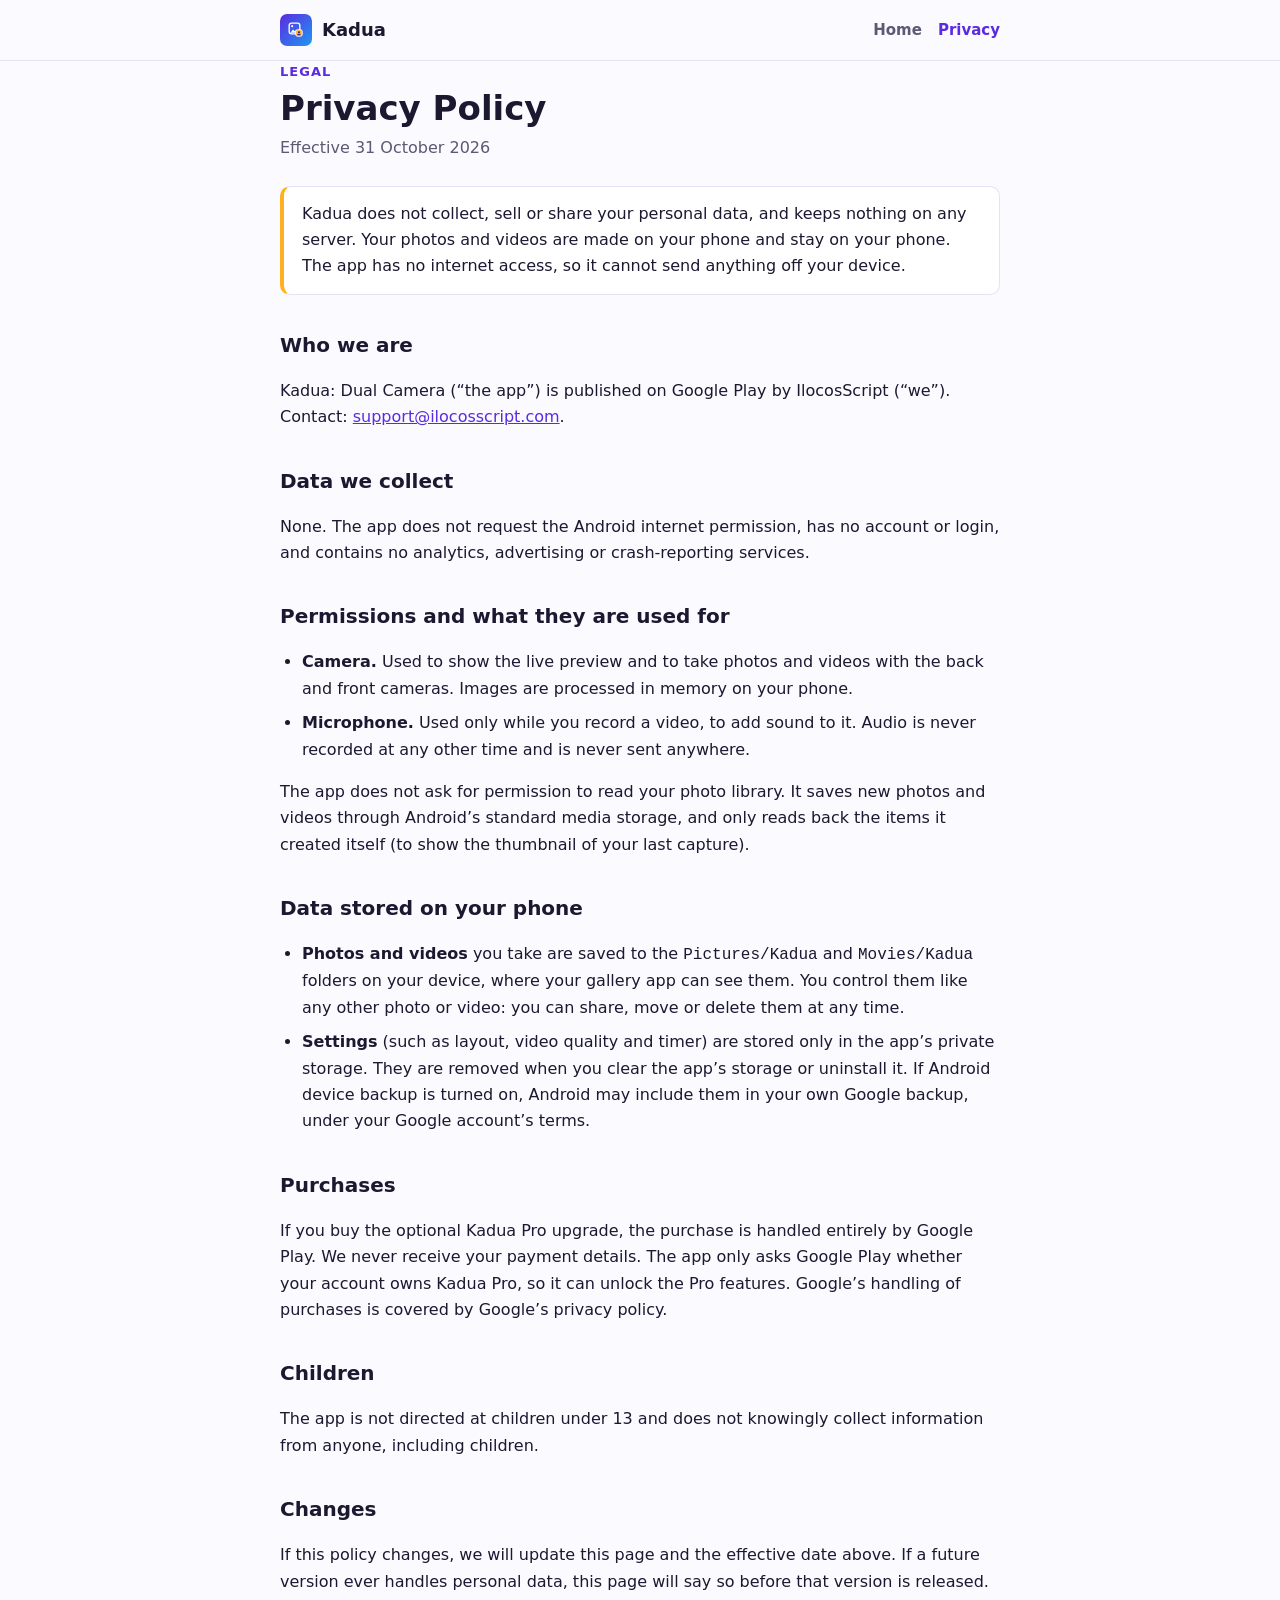
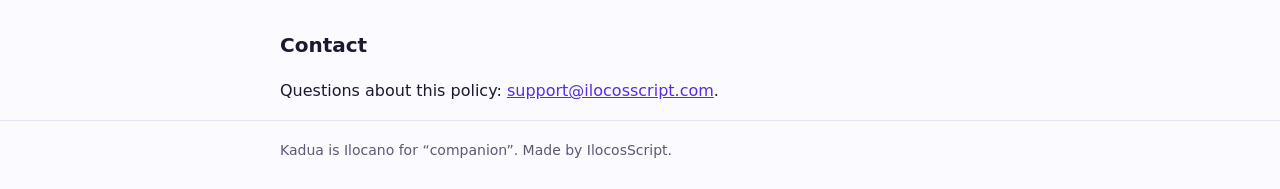
==== privacy/index.html @ 92874dff "Add Kadua landing page and privacy policy Co-Authored-By: Claude Opus 5.5 <noreply@anthropic.com>" ====
<!doctype html>
<html lang="en">
<head>
<meta charset="utf-8">
<meta name="viewport" content="width=device-width, initial-scale=1">
<title>Privacy Policy · Kadua</title>
<meta name="description" content="Privacy policy for Kadua: Dual Camera, the Android app that records with the front and back cameras at once.">
<link rel="icon" href="../assets/logo.svg" type="image/svg+xml">
<link rel="stylesheet" href="../assets/style.css">
</head>
<body>
<header><div class="wrap">
  <a class="brand" href="../"><img src="../assets/logo.svg" alt="">Kadua</a>
  <nav aria-label="Site"><a href="../">Home</a><a href="./" aria-current="page">Privacy</a></nav>
</div></header>
<main class="wrap">
  <p class="eyebrow">Legal</p>
  <h1>Privacy Policy</h1>
  <p class="meta">Effective 31 October 2026</p>

  <div class="summary"><p>Kadua does not collect, sell or share your personal data, and keeps nothing on any server. Your photos and videos are made on your phone and stay on your phone. The app has no internet access, so it cannot send anything off your device.</p></div>

  <h2>Who we are</h2>
  <p>Kadua: Dual Camera (“the app”) is published on Google Play by IlocosScript (“we”). Contact: <a href="mailto:support@ilocosscript.com">support@ilocosscript.com</a>.</p>

  <h2>Data we collect</h2>
  <p>None. The app does not request the Android internet permission, has no account or login, and contains no analytics, advertising or crash-reporting services.</p>

  <h2>Permissions and what they are used for</h2>
  <ul>
    <li><strong>Camera.</strong> Used to show the live preview and to take photos and videos with the back and front cameras. Images are processed in memory on your phone.</li>
    <li><strong>Microphone.</strong> Used only while you record a video, to add sound to it. Audio is never recorded at any other time and is never sent anywhere.</li>
  </ul>
  <p>The app does not ask for permission to read your photo library. It saves new photos and videos through Android’s standard media storage, and only reads back the items it created itself (to show the thumbnail of your last capture).</p>

  <h2>Data stored on your phone</h2>
  <ul>
    <li><strong>Photos and videos</strong> you take are saved to the <code>Pictures/Kadua</code> and <code>Movies/Kadua</code> folders on your device, where your gallery app can see them. You control them like any other photo or video: you can share, move or delete them at any time.</li>
    <li><strong>Settings</strong> (such as layout, video quality and timer) are stored only in the app’s private storage. They are removed when you clear the app’s storage or uninstall it. If Android device backup is turned on, Android may include them in your own Google backup, under your Google account’s terms.</li>
  </ul>

  <h2>Purchases</h2>
  <p>If you buy the optional Kadua Pro upgrade, the purchase is handled entirely by Google Play. We never receive your payment details. The app only asks Google Play whether your account owns Kadua Pro, so it can unlock the Pro features. Google’s handling of purchases is covered by Google’s privacy policy.</p>

  <h2>Children</h2>
  <p>The app is not directed at children under 13 and does not knowingly collect information from anyone, including children.</p>

  <h2>Changes</h2>
  <p>If this policy changes, we will update this page and the effective date above. If a future version ever handles personal data, this page will say so before that version is released.</p>

  <h2>Contact</h2>
  <p>Questions about this policy: <a href="mailto:support@ilocosscript.com">support@ilocosscript.com</a>.</p>
</main>
<footer><div class="wrap">Kadua is Ilocano for “companion”. Made by IlocosScript.</div></footer>
</body>
</html>
---- assets/style.css ----
:root {
  --bg: #fbfaff;
  --surface: #ffffff;
  --text: #1c1830;
  --muted: #5d5873;
  --line: #e6e2f3;
  --brand: #5a2be0;
  --brand-2: #2196f3;
  --accent: #ffb020;
}
@media (prefers-color-scheme: dark) {
  :root {
    --bg: #0f0d18;
    --surface: #18152a;
    --text: #efedf7;
    --muted: #a9a4c0;
    --line: #2b2742;
    --brand: #a58bff;
    --brand-2: #6cc0ff;
  }
}
* { box-sizing: border-box; }
html { -webkit-text-size-adjust: 100%; }
body {
  margin: 0;
  background: var(--bg);
  color: var(--text);
  font: 16px/1.65 system-ui, -apple-system, "Segoe UI", Roboto, sans-serif;
}
.wrap { max-width: 760px; margin: 0 auto; padding: 0 20px; }
header { border-bottom: 1px solid var(--line); }
header .wrap { display: flex; align-items: center; justify-content: space-between; gap: 16px; padding-top: 14px; padding-bottom: 14px; }
.brand { display: flex; align-items: center; gap: 10px; color: var(--text); text-decoration: none; font-weight: 800; font-size: 18px; }
.brand img { width: 32px; height: 32px; }
nav a { color: var(--muted); text-decoration: none; margin-left: 16px; font-weight: 600; font-size: 15px; }
nav a[aria-current="page"], nav a:hover { color: var(--brand); }
main { padding-top: 36px; padding-bottom: 56px; }
h1 { font-size: 34px; line-height: 1.2; margin: 0 0 6px; }
h2 { font-size: 20px; margin: 34px 0 8px; }
a { color: var(--brand); }
.eyebrow { color: var(--brand); font-weight: 700; text-transform: uppercase; letter-spacing: .08em; font-size: 13px; margin: 0 0 6px; }
.meta { color: var(--muted); margin: 0 0 24px; }
.summary { background: var(--surface); border: 1px solid var(--line); border-left: 4px solid var(--accent); border-radius: 10px; padding: 14px 18px; }
.summary p { margin: 0; }
ul { padding-left: 22px; }
li { margin: 8px 0; }
footer { border-top: 1px solid var(--line); color: var(--muted); font-size: 14px; }
footer .wrap { padding-top: 18px; padding-bottom: 28px; }

.hero { text-align: center; padding-top: 40px; }
.hero img { width: 112px; height: 112px; }
.hero h1 { font-size: 40px; margin-top: 18px; }
.hero p { color: var(--muted); font-size: 18px; max-width: 520px; margin: 8px auto 0; }
.features { display: grid; grid-template-columns: repeat(auto-fit, minmax(200px, 1fr)); gap: 14px; margin-top: 36px; }
.card { background: var(--surface); border: 1px solid var(--line); border-radius: 12px; padding: 16px 18px; }
.card h3 { margin: 0 0 4px; font-size: 16px; }
.card p { margin: 0; color: var(--muted); font-size: 15px; }
@media (max-width: 480px) {
  nav a { margin-left: 12px; }
  h1 { font-size: 28px; }
  .hero h1 { font-size: 32px; }
}
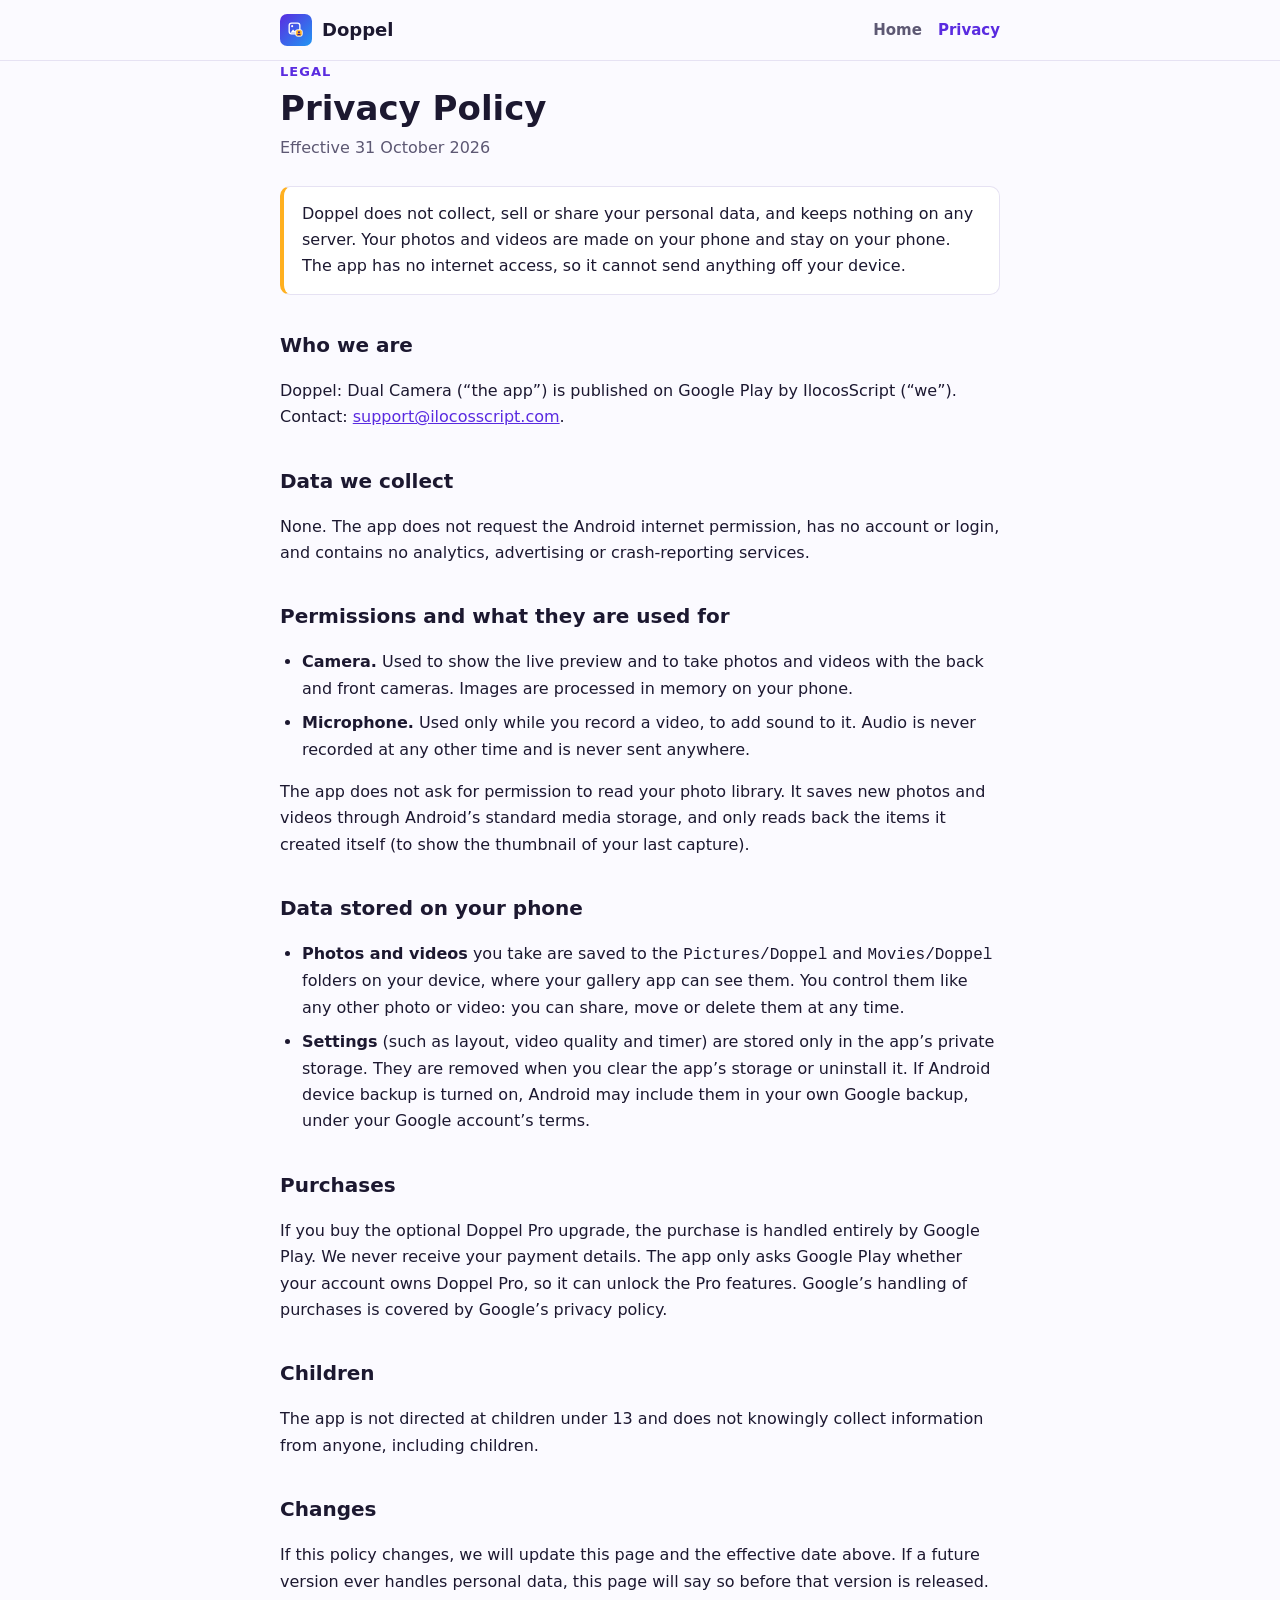
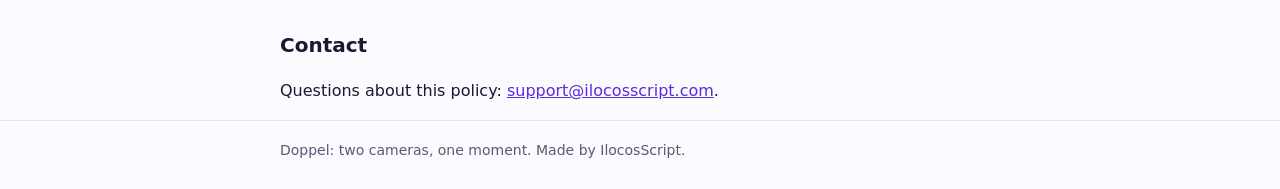
==== commit 18c114b0: "Rename the site to Doppel Co-Authored-By: Claude Opus 5.5 <noreply@anthropic.com>" ====
--- a/privacy/index.html
+++ b/privacy/index.html
@@ -3,14 +3,14 @@
 <head>
 <meta charset="utf-8">
 <meta name="viewport" content="width=device-width, initial-scale=1">
-<title>Privacy Policy · Kadua</title>
-<meta name="description" content="Privacy policy for Kadua: Dual Camera, the Android app that records with the front and back cameras at once.">
+<title>Privacy Policy · Doppel</title>
+<meta name="description" content="Privacy policy for Doppel: Dual Camera, the Android app that records with the front and back cameras at once.">
 <link rel="icon" href="../assets/logo.svg" type="image/svg+xml">
 <link rel="stylesheet" href="../assets/style.css">
 </head>
 <body>
 <header><div class="wrap">
-  <a class="brand" href="../"><img src="../assets/logo.svg" alt="">Kadua</a>
+  <a class="brand" href="../"><img src="../assets/logo.svg" alt="">Doppel</a>
   <nav aria-label="Site"><a href="../">Home</a><a href="./" aria-current="page">Privacy</a></nav>
 </div></header>
 <main class="wrap">
@@ -18,10 +18,10 @@
   <h1>Privacy Policy</h1>
   <p class="meta">Effective 31 October 2026</p>
 
-  <div class="summary"><p>Kadua does not collect, sell or share your personal data, and keeps nothing on any server. Your photos and videos are made on your phone and stay on your phone. The app has no internet access, so it cannot send anything off your device.</p></div>
+  <div class="summary"><p>Doppel does not collect, sell or share your personal data, and keeps nothing on any server. Your photos and videos are made on your phone and stay on your phone. The app has no internet access, so it cannot send anything off your device.</p></div>
 
   <h2>Who we are</h2>
-  <p>Kadua: Dual Camera (“the app”) is published on Google Play by IlocosScript (“we”). Contact: <a href="mailto:support@ilocosscript.com">support@ilocosscript.com</a>.</p>
+  <p>Doppel: Dual Camera (“the app”) is published on Google Play by IlocosScript (“we”). Contact: <a href="mailto:support@ilocosscript.com">support@ilocosscript.com</a>.</p>
 
   <h2>Data we collect</h2>
   <p>None. The app does not request the Android internet permission, has no account or login, and contains no analytics, advertising or crash-reporting services.</p>
@@ -35,12 +35,12 @@
 
   <h2>Data stored on your phone</h2>
   <ul>
-    <li><strong>Photos and videos</strong> you take are saved to the <code>Pictures/Kadua</code> and <code>Movies/Kadua</code> folders on your device, where your gallery app can see them. You control them like any other photo or video: you can share, move or delete them at any time.</li>
+    <li><strong>Photos and videos</strong> you take are saved to the <code>Pictures/Doppel</code> and <code>Movies/Doppel</code> folders on your device, where your gallery app can see them. You control them like any other photo or video: you can share, move or delete them at any time.</li>
     <li><strong>Settings</strong> (such as layout, video quality and timer) are stored only in the app’s private storage. They are removed when you clear the app’s storage or uninstall it. If Android device backup is turned on, Android may include them in your own Google backup, under your Google account’s terms.</li>
   </ul>
 
   <h2>Purchases</h2>
-  <p>If you buy the optional Kadua Pro upgrade, the purchase is handled entirely by Google Play. We never receive your payment details. The app only asks Google Play whether your account owns Kadua Pro, so it can unlock the Pro features. Google’s handling of purchases is covered by Google’s privacy policy.</p>
+  <p>If you buy the optional Doppel Pro upgrade, the purchase is handled entirely by Google Play. We never receive your payment details. The app only asks Google Play whether your account owns Doppel Pro, so it can unlock the Pro features. Google’s handling of purchases is covered by Google’s privacy policy.</p>
 
   <h2>Children</h2>
   <p>The app is not directed at children under 13 and does not knowingly collect information from anyone, including children.</p>
@@ -51,6 +51,6 @@
   <h2>Contact</h2>
   <p>Questions about this policy: <a href="mailto:support@ilocosscript.com">support@ilocosscript.com</a>.</p>
 </main>
-<footer><div class="wrap">Kadua is Ilocano for “companion”. Made by IlocosScript.</div></footer>
+<footer><div class="wrap">Doppel: two cameras, one moment. Made by IlocosScript.</div></footer>
 </body>
 </html>
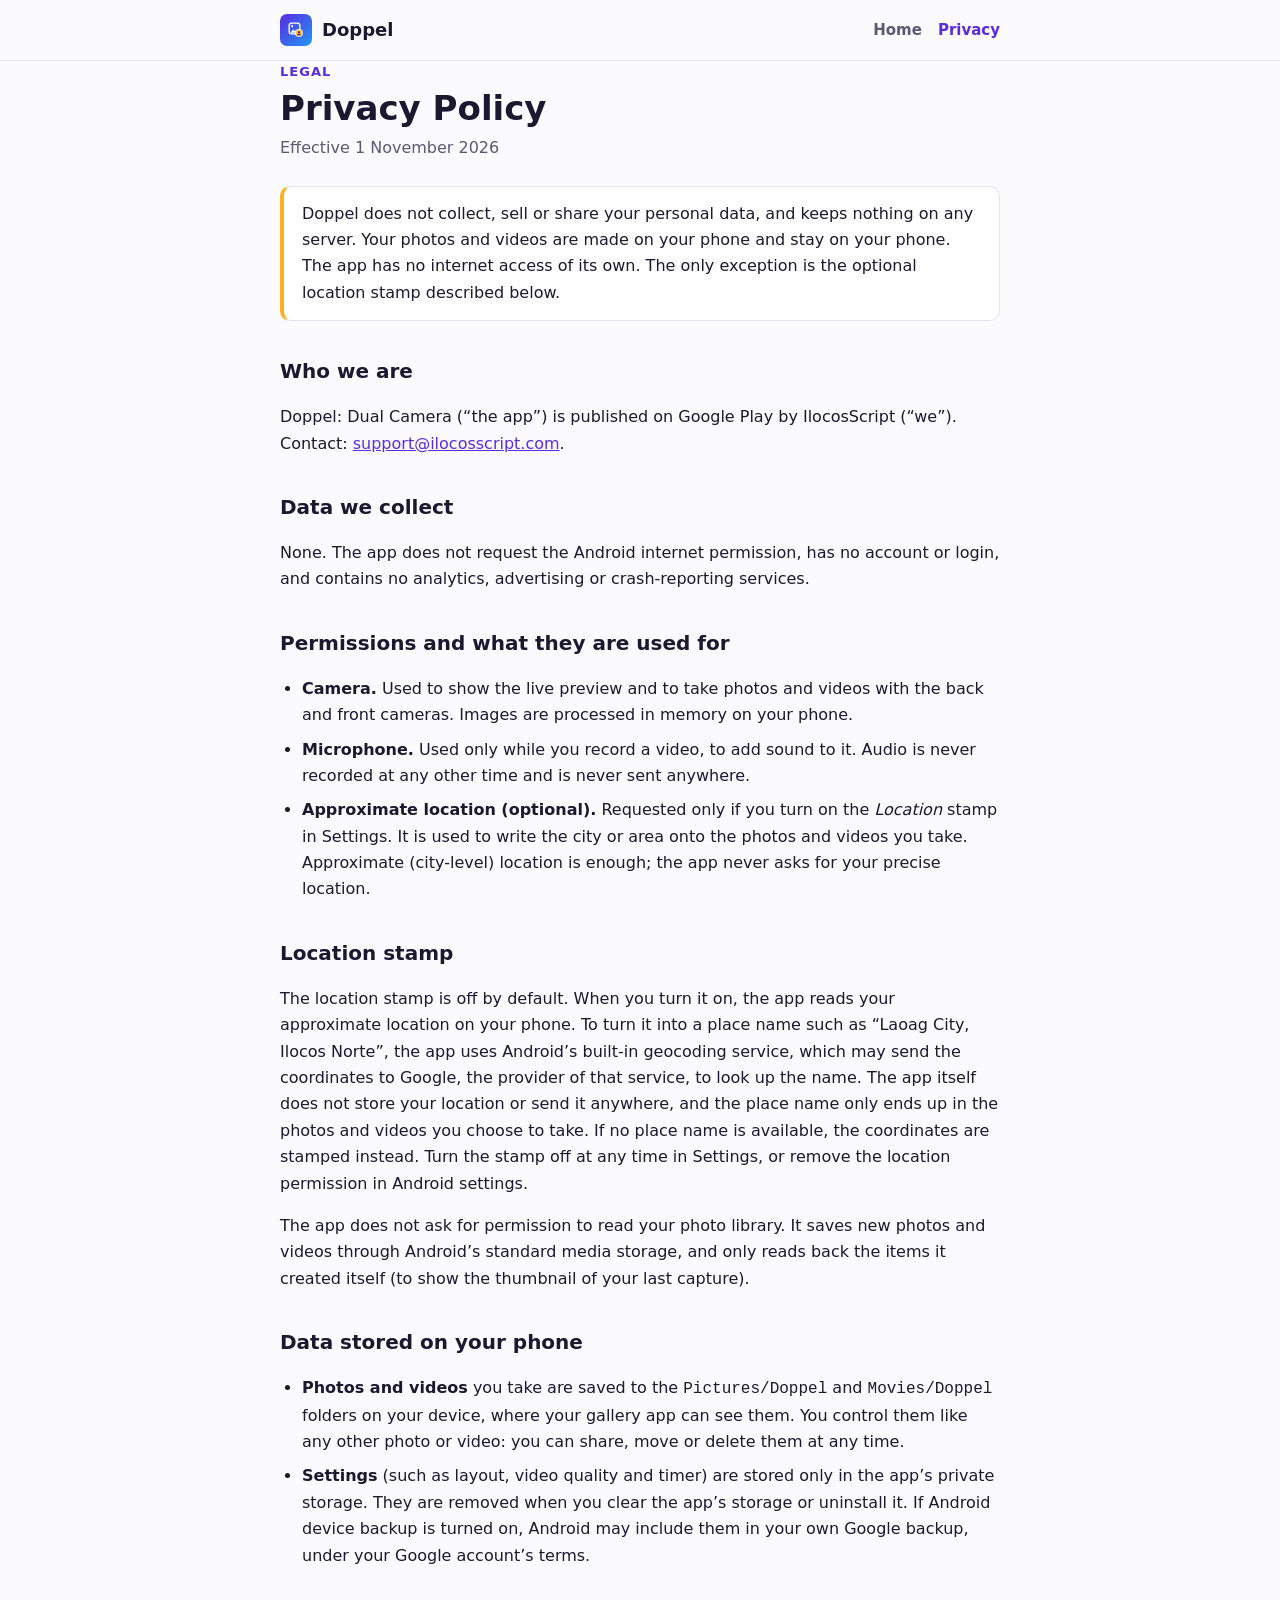
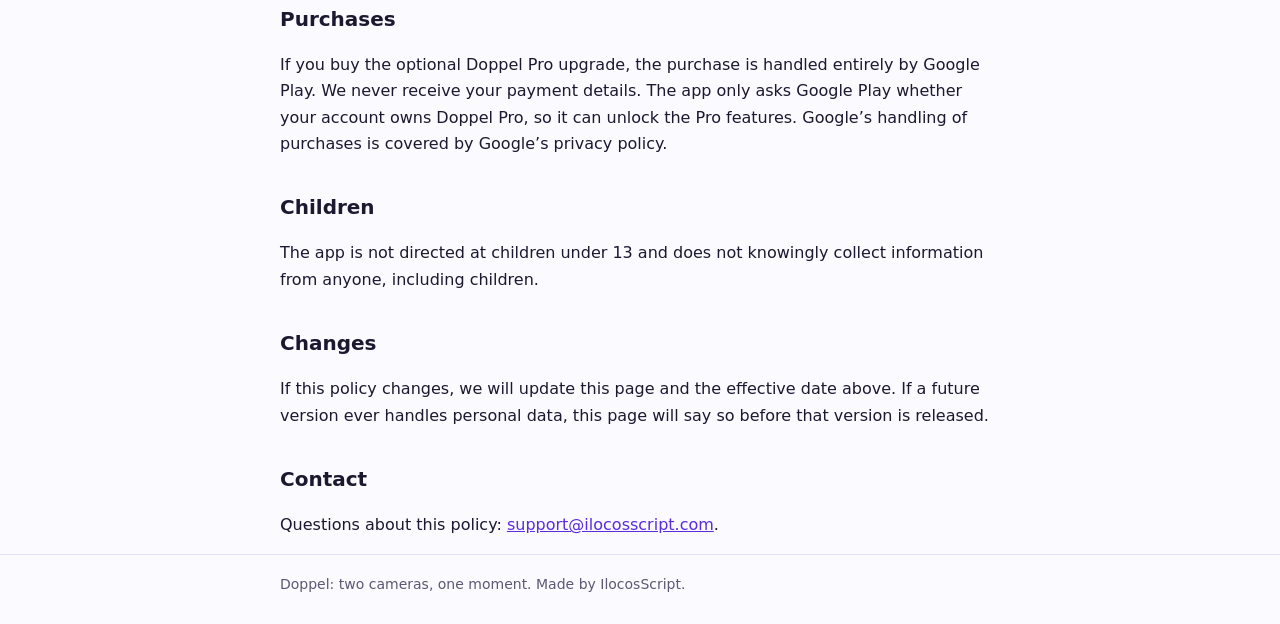
==== commit 09c3d6b1: "Privacy policy: describe the optional location stamp Co-Authored-By: Claude Opus 5.5 <noreply@anthro" ====
--- a/privacy/index.html
+++ b/privacy/index.html
@@ -16,9 +16,9 @@
 <main class="wrap">
   <p class="eyebrow">Legal</p>
   <h1>Privacy Policy</h1>
-  <p class="meta">Effective 31 October 2026</p>
+  <p class="meta">Effective 1 November 2026</p>
 
-  <div class="summary"><p>Doppel does not collect, sell or share your personal data, and keeps nothing on any server. Your photos and videos are made on your phone and stay on your phone. The app has no internet access, so it cannot send anything off your device.</p></div>
+  <div class="summary"><p>Doppel does not collect, sell or share your personal data, and keeps nothing on any server. Your photos and videos are made on your phone and stay on your phone. The app has no internet access of its own. The only exception is the optional location stamp described below.</p></div>
 
   <h2>Who we are</h2>
   <p>Doppel: Dual Camera (“the app”) is published on Google Play by IlocosScript (“we”). Contact: <a href="mailto:support@ilocosscript.com">support@ilocosscript.com</a>.</p>
@@ -30,7 +30,11 @@
   <ul>
     <li><strong>Camera.</strong> Used to show the live preview and to take photos and videos with the back and front cameras. Images are processed in memory on your phone.</li>
     <li><strong>Microphone.</strong> Used only while you record a video, to add sound to it. Audio is never recorded at any other time and is never sent anywhere.</li>
+    <li><strong>Approximate location (optional).</strong> Requested only if you turn on the <em>Location</em> stamp in Settings. It is used to write the city or area onto the photos and videos you take. Approximate (city-level) location is enough; the app never asks for your precise location.</li>
   </ul>
+
+  <h2>Location stamp</h2>
+  <p>The location stamp is off by default. When you turn it on, the app reads your approximate location on your phone. To turn it into a place name such as “Laoag City, Ilocos Norte”, the app uses Android’s built-in geocoding service, which may send the coordinates to Google, the provider of that service, to look up the name. The app itself does not store your location or send it anywhere, and the place name only ends up in the photos and videos you choose to take. If no place name is available, the coordinates are stamped instead. Turn the stamp off at any time in Settings, or remove the location permission in Android settings.</p>
   <p>The app does not ask for permission to read your photo library. It saves new photos and videos through Android’s standard media storage, and only reads back the items it created itself (to show the thumbnail of your last capture).</p>
 
   <h2>Data stored on your phone</h2>
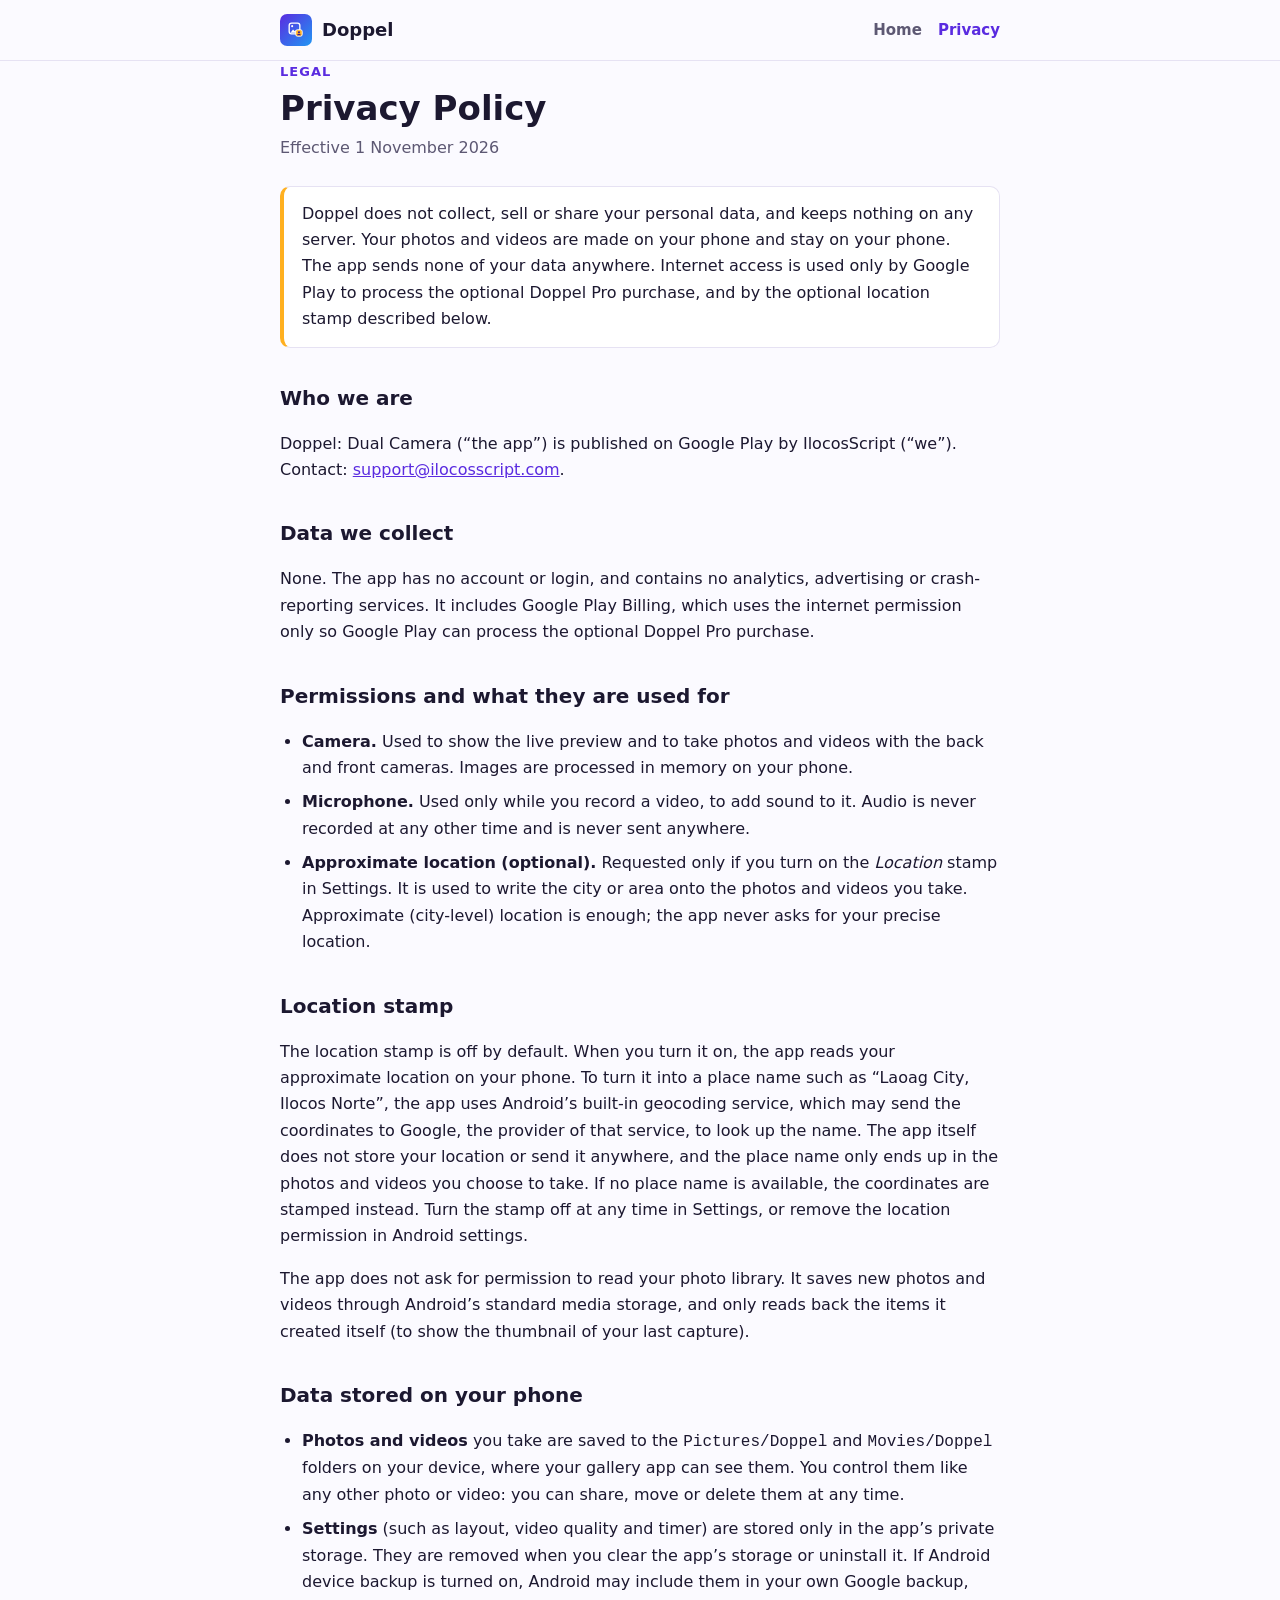
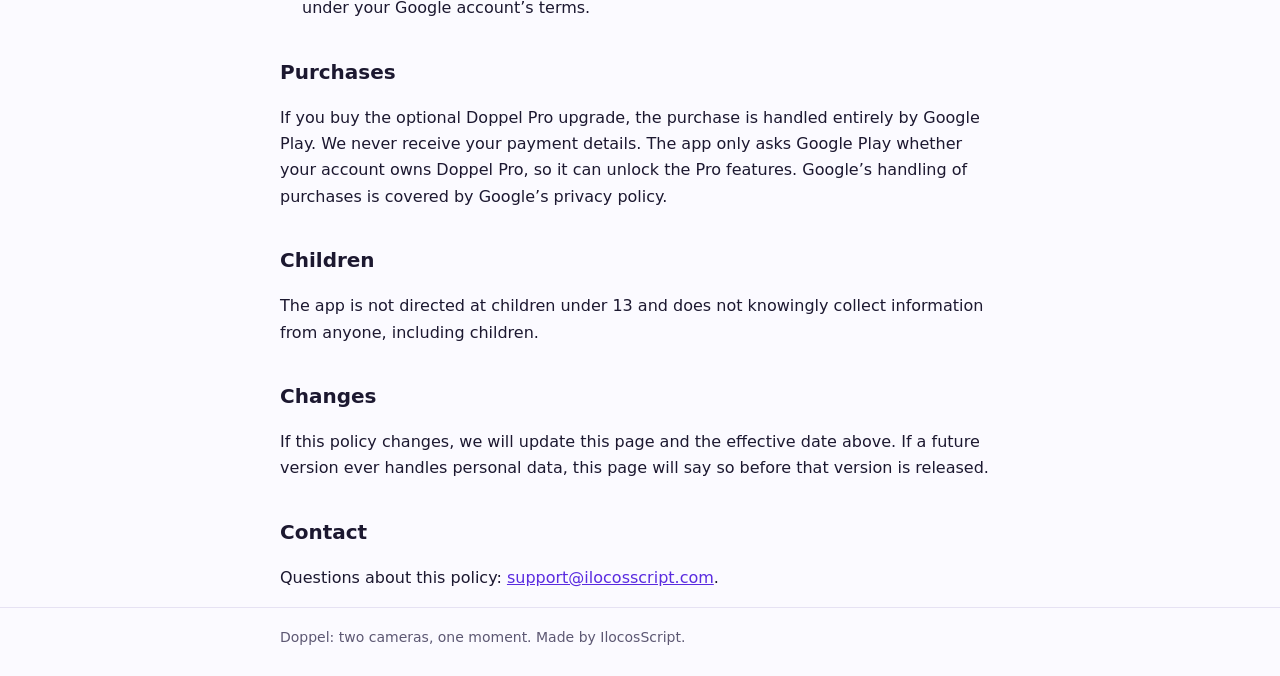
==== commit a5f2e0ac: "Accurate internet wording: only Google Play Billing and the location stamp use it Co-Authored-By: Cl" ====
--- a/privacy/index.html
+++ b/privacy/index.html
@@ -18,13 +18,13 @@
   <h1>Privacy Policy</h1>
   <p class="meta">Effective 1 November 2026</p>
 
-  <div class="summary"><p>Doppel does not collect, sell or share your personal data, and keeps nothing on any server. Your photos and videos are made on your phone and stay on your phone. The app has no internet access of its own. The only exception is the optional location stamp described below.</p></div>
+  <div class="summary"><p>Doppel does not collect, sell or share your personal data, and keeps nothing on any server. Your photos and videos are made on your phone and stay on your phone. The app sends none of your data anywhere. Internet access is used only by Google Play to process the optional Doppel Pro purchase, and by the optional location stamp described below.</p></div>
 
   <h2>Who we are</h2>
   <p>Doppel: Dual Camera (“the app”) is published on Google Play by IlocosScript (“we”). Contact: <a href="mailto:support@ilocosscript.com">support@ilocosscript.com</a>.</p>
 
   <h2>Data we collect</h2>
-  <p>None. The app does not request the Android internet permission, has no account or login, and contains no analytics, advertising or crash-reporting services.</p>
+  <p>None. The app has no account or login, and contains no analytics, advertising or crash-reporting services. It includes Google Play Billing, which uses the internet permission only so Google Play can process the optional Doppel Pro purchase.</p>
 
   <h2>Permissions and what they are used for</h2>
   <ul>
